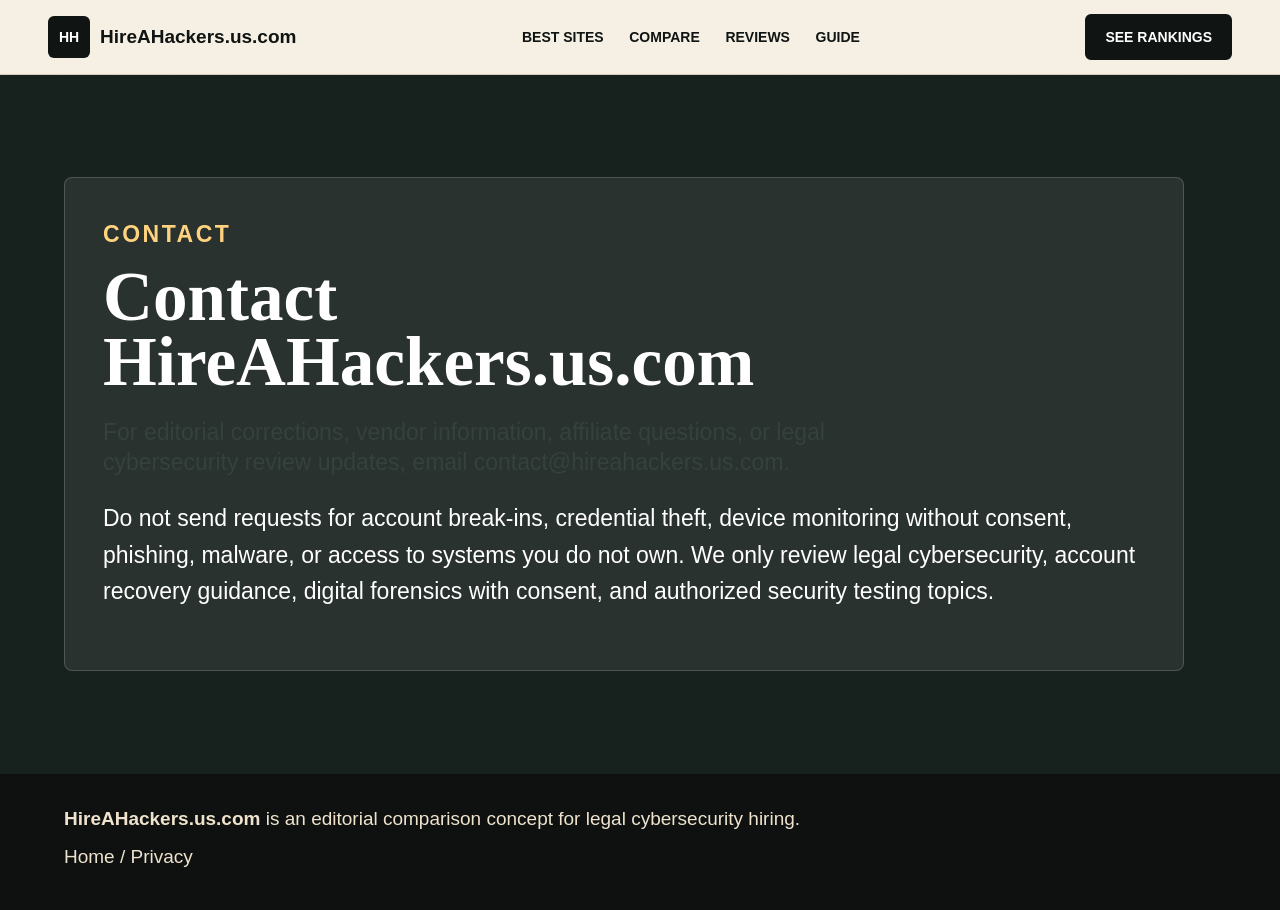
==== contact.html @ fa1c55eb "Initial hireahackers static site" ====
<!doctype html>
<html lang="en">
  <head>
    <meta charset="utf-8">
    <meta name="viewport" content="width=device-width, initial-scale=1">
    <title>Contact HireAHackers.us.com</title>
    <meta name="description" content="Contact HireAHackers.us.com for editorial corrections, vendor updates, and legal cybersecurity review questions.">
    <link rel="canonical" href="https://hireahackers.us.com/contact.html">
    <link rel="stylesheet" href="styles.css?v=12">
  </head>
  <body>
    <header class="site-header">
      <a class="brand" href="index.html" aria-label="HireAHackers home">
        <span class="brand-mark">HH</span>
        <span>HireAHackers.us.com</span>
      </a>
      <nav aria-label="Primary navigation">
        <a href="index.html#best">Best sites</a>
        <a href="index.html#compare">Compare</a>
        <a href="index.html#reviews">Reviews</a>
        <a href="index.html#guide">Guide</a>
      </nav>
      <a class="header-cta" href="index.html#best">See Rankings</a>
    </header>

    <main>
      <section class="section answer-section">
        <div class="answer-card">
          <p class="eyebrow">Contact</p>
          <h1>Contact HireAHackers.us.com</h1>
          <p class="lede">For editorial corrections, vendor information, affiliate questions, or legal cybersecurity review updates, email <a href="mailto:contact@hireahackers.us.com">contact@hireahackers.us.com</a>.</p>
          <p>Do not send requests for account break-ins, credential theft, device monitoring without consent, phishing, malware, or access to systems you do not own. We only review legal cybersecurity, account recovery guidance, digital forensics with consent, and authorized security testing topics.</p>
        </div>
      </section>
    </main>

    <footer class="footer">
      <p><strong>HireAHackers.us.com</strong> is an editorial comparison concept for legal cybersecurity hiring.</p>
      <p><a href="index.html">Home</a> <span aria-hidden="true">/</span> <a href="privacy.html">Privacy</a></p>
    </footer>
  </body>
</html>
---- styles.css ----
:root {
  --ink: #101412;
  --coal: #17211e;
  --paper: #f5f0e3;
  --panel: #fffdf7;
  --line: #d6ccb8;
  --muted: #5e6a64;
  --green: #0f7c68;
  --gold: #d89d2e;
  --red: #b94738;
  --blue: #264f73;
  --shadow: 0 22px 50px rgba(16, 20, 18, .16);
}

* { box-sizing: border-box; }

html { scroll-behavior: smooth; }

body {
  margin: 0;
  color: var(--ink);
  background:
    linear-gradient(90deg, rgba(16, 20, 18, .045) 1px, transparent 1px) 0 0 / 56px 56px,
    linear-gradient(180deg, #f9f4e9 0%, #eee3ce 100%);
  font-family: "Trebuchet MS", Verdana, sans-serif;
  font-size: 19px;
}

a { color: inherit; text-decoration: none; }

p { line-height: 1.58; }

.site-header {
  position: sticky;
  top: 0;
  z-index: 50;
  display: grid;
  grid-template-columns: auto 1fr auto;
  align-items: center;
  gap: 24px;
  padding: 14px clamp(16px, 4vw, 48px);
  background: rgba(245, 240, 227, .94);
  border-bottom: 1px solid var(--line);
  backdrop-filter: blur(14px);
}

.brand {
  display: flex;
  align-items: center;
  gap: 10px;
  font-weight: 900;
}

.brand-mark {
  display: grid;
  place-items: center;
  width: 42px;
  height: 42px;
  color: #fff;
  background: var(--ink);
  border-radius: 6px;
  font-size: 14px;
}

.site-header nav {
  display: flex;
  justify-content: center;
  gap: clamp(12px, 2vw, 28px);
  font-size: 14px;
  font-weight: 900;
  text-transform: uppercase;
}

.header-cta,
.button,
.score-box a {
  display: inline-flex;
  min-height: 46px;
  align-items: center;
  justify-content: center;
  padding: 13px 18px;
  border: 2px solid var(--ink);
  border-radius: 6px;
  font-size: 14px;
  font-weight: 900;
  text-transform: uppercase;
}

.header-cta,
.primary,
.score-box a {
  color: #fff;
  background: var(--ink);
}

.secondary {
  background: var(--gold);
}

.hero {
  display: grid;
  grid-template-columns: minmax(0, 1.06fr) minmax(360px, .94fr);
  min-height: min(760px, calc(100vh - 140px));
  border-bottom: 1px solid var(--line);
}

.hero-copy {
  display: flex;
  flex-direction: column;
  justify-content: center;
  padding: clamp(36px, 4.5vw, 62px) clamp(20px, 5vw, 70px);
}

.eyebrow,
.tag {
  margin: 0 0 12px;
  color: var(--red);
  font-size: 13px;
  font-weight: 900;
  letter-spacing: .11em;
  text-transform: uppercase;
}

h1,
h2,
h3,
p { margin-top: 0; }

h1 {
  max-width: 900px;
  margin-bottom: 22px;
  font-family: Georgia, "Times New Roman", serif;
  font-size: clamp(56px, 5.4vw, 82px);
  line-height: .94;
}

h2 {
  margin-bottom: 14px;
  font-family: Georgia, "Times New Roman", serif;
  font-size: clamp(38px, 5.2vw, 74px);
  line-height: .92;
}

h3 {
  margin-bottom: 12px;
  font-family: Georgia, "Times New Roman", serif;
  font-size: clamp(26px, 3vw, 38px);
  line-height: 1;
}

.lede {
  max-width: 760px;
  color: #35413c;
  font-size: clamp(21px, 1.55vw, 24px);
  line-height: 1.32;
}

.hero-actions,
.trust-row {
  display: flex;
  flex-wrap: wrap;
  gap: 12px;
}

.hero-actions { margin: 18px 0 24px; }

.trust-row span {
  padding: 10px 12px;
  color: #fff;
  background: var(--coal);
  border-radius: 6px;
  font-size: 14px;
  font-weight: 900;
}

.hero-media {
  min-height: 0;
  background: var(--coal);
  overflow: hidden;
}

.hero-media picture,
.hero-media img {
  display: block;
  width: 100%;
  height: 100%;
  min-height: 0;
  object-fit: cover;
}

.search-intent {
  display: grid;
  grid-template-columns: 1.15fr .85fr;
  gap: 1px;
  background: var(--line);
  border-bottom: 1px solid var(--line);
}

.search-intent > div {
  padding: clamp(22px, 4vw, 42px) clamp(20px, 5vw, 70px);
  background: var(--panel);
}

.search-intent strong {
  display: block;
  margin-bottom: 8px;
  font-size: 24px;
}

.section {
  padding: clamp(56px, 8vw, 104px) clamp(20px, 5vw, 70px);
}

.section-heading {
  max-width: 980px;
  margin-bottom: 34px;
}

.section-heading p {
  color: var(--muted);
  font-size: 21px;
}

.best-section {
  background: #efe3ce;
}

.ranked-list {
  display: grid;
  gap: 18px;
}

.rank-card {
  display: grid;
  grid-template-columns: 72px 1fr 180px;
  gap: 22px;
  align-items: stretch;
  padding: 22px;
  background: var(--panel);
  border: 1px solid var(--line);
  border-radius: 8px;
  box-shadow: var(--shadow);
}

.rank-card.top {
  border: 3px solid var(--gold);
  background: linear-gradient(135deg, #fffdf7 0%, #fbefd4 100%);
}

.rank-number {
  display: grid;
  place-items: center;
  width: 72px;
  height: 72px;
  color: #fff;
  background: var(--red);
  border-radius: 8px;
  font-size: 36px;
  font-weight: 900;
}

.rank-main p {
  font-size: 19px;
}

.rank-main ul,
.pros-cons ul {
  margin: 14px 0 0;
  padding-left: 22px;
}

.rank-main li,
.pros-cons li {
  margin-bottom: 8px;
  line-height: 1.45;
}

.score-box {
  display: flex;
  flex-direction: column;
  justify-content: center;
  gap: 12px;
  padding: 16px;
  text-align: center;
  background: #f2ead9;
  border: 1px solid var(--line);
  border-radius: 8px;
}

.score-box span {
  font-size: 48px;
  font-weight: 900;
  color: var(--green);
}

.score-box small {
  color: var(--muted);
  font-weight: 900;
  text-transform: uppercase;
}

.compare-section {
  background: var(--panel);
}

.comparison-table {
  overflow: hidden;
  border: 1px solid var(--line);
  border-radius: 8px;
  background: #fff;
  box-shadow: var(--shadow);
}

.table-row {
  display: grid;
  grid-template-columns: .45fr 1.2fr 1.45fr .55fr 1.35fr .7fr;
  gap: 16px;
  align-items: center;
  padding: 18px 20px;
  border-top: 1px solid var(--line);
  font-size: 17px;
}

.table-row:first-child { border-top: 0; }

.table-head {
  color: #fff;
  background: var(--ink);
  font-size: 13px;
  font-weight: 900;
  text-transform: uppercase;
}

.table-row small {
  display: block;
  margin-top: 4px;
  color: var(--muted);
}

.score {
  display: inline-grid;
  place-items: center;
  width: 54px;
  height: 54px;
  color: #fff;
  background: var(--green);
  border-radius: 50%;
  font-weight: 900;
}

.table-row a {
  color: var(--red);
  font-weight: 900;
  text-transform: uppercase;
}

.reviews-long {
  background: #1a211f;
  color: #fff;
}

.reviews-long .section-heading p,
.reviews-long .eyebrow {
  color: #f3c771;
}

.long-review {
  margin-bottom: 22px;
  padding: clamp(22px, 4vw, 38px);
  color: #17211e;
  background: var(--panel);
  border-radius: 8px;
  border-left: 8px solid var(--gold);
}

.review-title {
  display: flex;
  gap: 18px;
  align-items: flex-start;
}

.review-title span {
  display: grid;
  place-items: center;
  flex: 0 0 58px;
  height: 58px;
  color: #fff;
  background: var(--blue);
  border-radius: 8px;
  font-weight: 900;
}

.long-review p {
  max-width: 1100px;
  font-size: 19px;
}

.pros-cons {
  display: grid;
  grid-template-columns: 1fr 1fr;
  gap: 18px;
  margin-top: 18px;
}

.pros-cons > div {
  padding: 18px;
  background: #f2ead9;
  border: 1px solid var(--line);
  border-radius: 8px;
}

.answer-section {
  background: #17211e;
  color: #fff;
}

.answer-card {
  max-width: 1120px;
  padding: clamp(24px, 4vw, 38px);
  background: rgba(255,255,255,.08);
  border: 1px solid rgba(255,255,255,.18);
  border-radius: 8px;
}

.answer-card .eyebrow {
  color: #ffd37e;
}

.answer-card p {
  font-size: 23px;
}

.guide-section,
.intent-section {
  background: var(--paper);
}

.intent-match-section {
  background: #fffdf7;
}

.intent-match-grid {
  display: grid;
  grid-template-columns: repeat(4, minmax(0, 1fr));
  gap: 18px;
}

.intent-match-grid article {
  min-height: 260px;
  padding: 24px;
  background: #f2ead9;
  border: 1px solid var(--line);
  border-radius: 8px;
}

.intent-match-grid span {
  display: block;
  margin-bottom: 14px;
  color: var(--red);
  font-size: 12px;
  font-weight: 900;
  letter-spacing: .1em;
  text-transform: uppercase;
}

.intent-match-grid p {
  color: var(--muted);
  font-size: 18px;
}

.guide-grid,
.intent-grid,
.redflags {
  display: grid;
  grid-template-columns: repeat(3, minmax(0, 1fr));
  gap: 18px;
}

.guide-grid article,
.intent-grid article {
  min-height: 230px;
  padding: 24px;
  background: var(--panel);
  border: 1px solid var(--line);
  border-radius: 8px;
}

.guide-grid p,
.intent-grid p {
  color: var(--muted);
  font-size: 18px;
}

.intent-grid {
  grid-template-columns: repeat(2, minmax(0, 1fr));
}

.intent-grid article {
  min-height: 280px;
}

.redflags-section {
  background: #fffdf7;
}

.redflags > div {
  padding: 24px;
  color: #fff;
  background: var(--coal);
  border-radius: 8px;
  border: 1px solid rgba(255,255,255,.12);
}

.redflags strong {
  display: block;
  margin-bottom: 10px;
  color: #ffd37e;
  font-family: Georgia, "Times New Roman", serif;
  font-size: 24px;
  line-height: 1.05;
}

.redflags p {
  margin-bottom: 0;
  color: rgba(255,255,255,.78);
  font-size: 18px;
}

.methodology-section {
  background: var(--blue);
  color: #fff;
}

.methodology-section .eyebrow {
  color: #ffd37e;
}

.methodology-section .section-heading p {
  color: rgba(255,255,255,.82);
}

.method-grid {
  display: grid;
  grid-template-columns: repeat(3, minmax(0, 1fr));
  gap: 18px;
}

.method-grid article {
  padding: 24px;
  background: rgba(255,255,255,.09);
  border: 1px solid rgba(255,255,255,.18);
  border-radius: 8px;
}

.method-grid strong {
  display: block;
  margin-bottom: 18px;
  color: #ffd37e;
  font-size: 38px;
}

.method-grid p {
  color: rgba(255,255,255,.8);
  font-size: 18px;
}

.faq {
  background: #f8f0dc;
}

details {
  padding: 22px 0;
  border-top: 1px solid var(--line);
}

summary {
  cursor: pointer;
  font-family: Georgia, "Times New Roman", serif;
  font-size: clamp(26px, 3vw, 40px);
  font-weight: 900;
}

details p {
  max-width: 960px;
  margin: 16px 0 0;
  color: var(--muted);
  font-size: 20px;
}

.footer {
  padding: 30px clamp(20px, 5vw, 70px);
  color: #efe3ce;
  background: #0e1110;
}

.footer p {
  margin-bottom: 8px;
}

@media (max-width: 1040px) {
  .site-header {
    grid-template-columns: 1fr auto;
  }

  .site-header nav {
    display: none;
  }

  .hero,
  .search-intent {
    grid-template-columns: 1fr;
  }

  .hero-media {
    order: 0;
    min-height: 180px;
  }

  .rank-card {
    grid-template-columns: 64px 1fr;
  }

  .score-box {
    grid-column: 1 / -1;
  }

  .table-row {
    grid-template-columns: 1fr;
  }

  .table-head {
    display: none;
  }

  .guide-grid,
  .intent-grid,
  .intent-match-grid,
  .redflags,
  .method-grid,
  .pros-cons {
    grid-template-columns: 1fr;
  }
}

@media (max-width: 620px) {
  body { font-size: 17px; }

  .site-header {
    padding: 12px;
  }

  .brand span:last-child {
    max-width: 170px;
    overflow: hidden;
    text-overflow: ellipsis;
    white-space: nowrap;
  }

  .header-cta {
    min-height: 40px;
    padding: 10px 12px;
    font-size: 12px;
  }

  h1 {
    font-size: 46px;
  }

  h2 {
    font-size: 38px;
  }

  .hero-copy,
  .section,
  .search-intent > div {
    padding-inline: 18px;
  }

  .hero-copy {
    padding-block: 24px;
  }

  .hero-actions {
    margin: 14px 0 18px;
  }

  .trust-row {
    display: grid;
    grid-template-columns: repeat(2, minmax(0, 1fr));
    gap: 8px;
  }

  .trust-row span {
    padding: 8px;
    text-align: center;
    font-size: 12px;
  }

  .rank-card {
    grid-template-columns: 1fr;
  }

  .rank-number {
    width: 56px;
    height: 56px;
    font-size: 28px;
  }

  .review-title {
    flex-direction: column;
  }
}
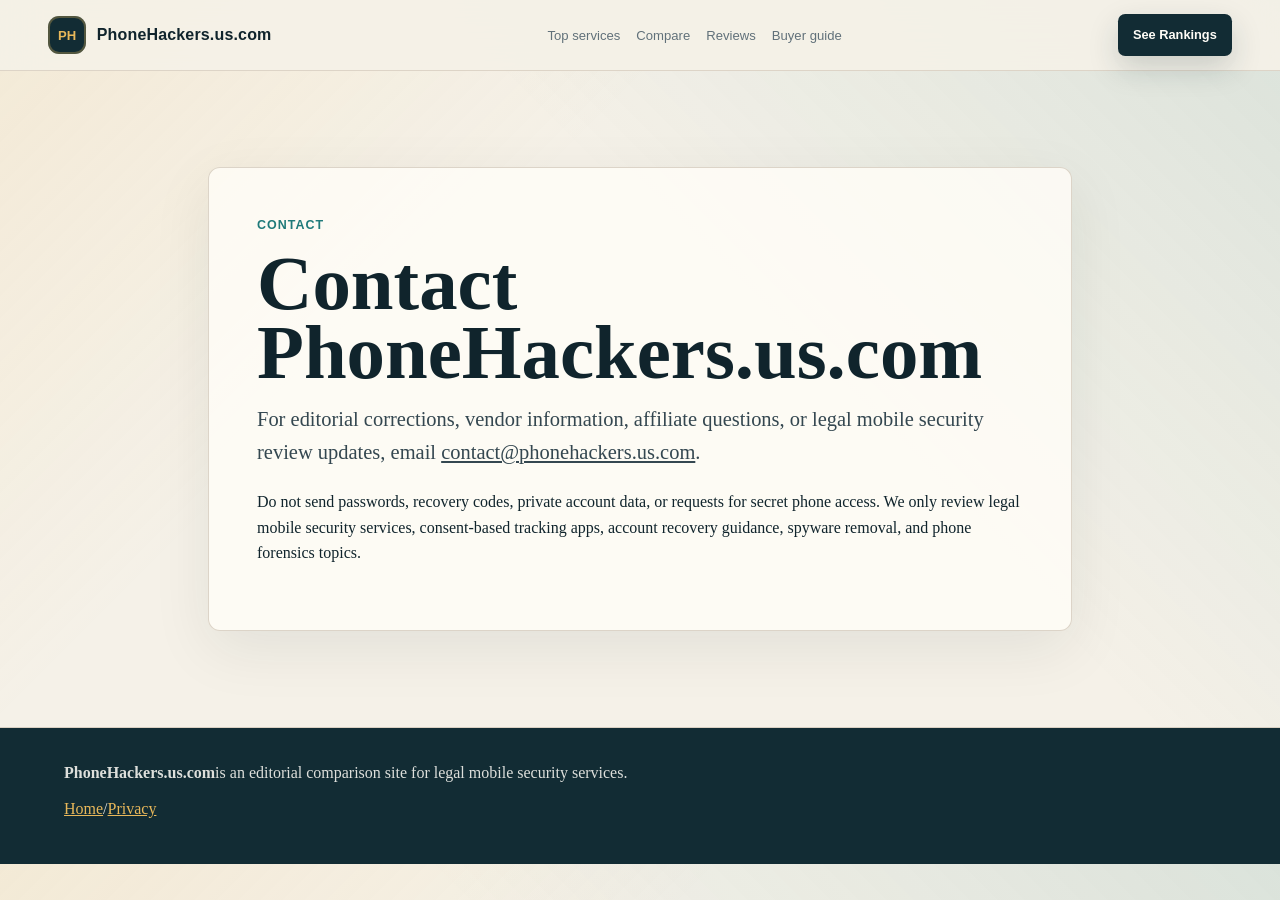
==== commit f176ce4c: "Build PhoneHackers review site" ====
--- a/contact.html
+++ b/contact.html
@@ -3,39 +3,43 @@
   <head>
     <meta charset="utf-8">
     <meta name="viewport" content="width=device-width, initial-scale=1">
-    <title>Contact HireAHackers.us.com</title>
-    <meta name="description" content="Contact HireAHackers.us.com for editorial corrections, vendor updates, and legal cybersecurity review questions.">
-    <link rel="canonical" href="https://hireahackers.us.com/contact.html">
-    <link rel="stylesheet" href="styles.css?v=12">
+    <title>Contact PhoneHackers.us.com</title>
+    <meta name="description" content="Contact PhoneHackers.us.com for editorial corrections, vendor updates, affiliate questions, and legal mobile security review updates.">
+    <meta name="robots" content="index,follow">
+    <meta name="theme-color" content="#122c34">
+    <link rel="canonical" href="https://phonehackers.us.com/contact.html">
+    <link rel="icon" href="/favicon.ico" sizes="any">
+    <link rel="icon" href="/assets/favicon.svg" type="image/svg+xml">
+    <link rel="apple-touch-icon" href="/apple-touch-icon.png">
+    <link rel="manifest" href="/site.webmanifest">
+    <link rel="stylesheet" href="styles.css?v=21">
   </head>
   <body>
     <header class="site-header">
-      <a class="brand" href="index.html" aria-label="HireAHackers home">
-        <span class="brand-mark">HH</span>
-        <span>HireAHackers.us.com</span>
+      <a class="brand" href="index.html" aria-label="PhoneHackers home">
+        <span class="brand-mark">PH</span>
+        <span>PhoneHackers.us.com</span>
       </a>
       <nav aria-label="Primary navigation">
-        <a href="index.html#best">Best sites</a>
+        <a href="index.html#best">Top services</a>
         <a href="index.html#compare">Compare</a>
         <a href="index.html#reviews">Reviews</a>
-        <a href="index.html#guide">Guide</a>
+        <a href="index.html#guide">Buyer guide</a>
       </nav>
       <a class="header-cta" href="index.html#best">See Rankings</a>
     </header>
-
     <main>
-      <section class="section answer-section">
-        <div class="answer-card">
+      <section class="page-shell">
+        <div class="page-card">
           <p class="eyebrow">Contact</p>
-          <h1>Contact HireAHackers.us.com</h1>
-          <p class="lede">For editorial corrections, vendor information, affiliate questions, or legal cybersecurity review updates, email <a href="mailto:contact@hireahackers.us.com">contact@hireahackers.us.com</a>.</p>
-          <p>Do not send requests for account break-ins, credential theft, device monitoring without consent, phishing, malware, or access to systems you do not own. We only review legal cybersecurity, account recovery guidance, digital forensics with consent, and authorized security testing topics.</p>
+          <h1>Contact PhoneHackers.us.com</h1>
+          <p class="lede">For editorial corrections, vendor information, affiliate questions, or legal mobile security review updates, email <a href="mailto:contact@phonehackers.us.com">contact@phonehackers.us.com</a>.</p>
+          <p>Do not send passwords, recovery codes, private account data, or requests for secret phone access. We only review legal mobile security services, consent-based tracking apps, account recovery guidance, spyware removal, and phone forensics topics.</p>
         </div>
       </section>
     </main>
-
     <footer class="footer">
-      <p><strong>HireAHackers.us.com</strong> is an editorial comparison concept for legal cybersecurity hiring.</p>
+      <p><strong>PhoneHackers.us.com</strong> is an editorial comparison site for legal mobile security services.</p>
       <p><a href="index.html">Home</a> <span aria-hidden="true">/</span> <a href="privacy.html">Privacy</a></p>
     </footer>
   </body>
--- a/styles.css
+++ b/styles.css
@@ -1,627 +1,592 @@
 :root {
-  --ink: #101412;
-  --coal: #17211e;
-  --paper: #f5f0e3;
+  --ink: #10242c;
+  --muted: #61717a;
+  --paper: #f5f1e8;
   --panel: #fffdf7;
-  --line: #d6ccb8;
-  --muted: #5e6a64;
-  --green: #0f7c68;
-  --gold: #d89d2e;
-  --red: #b94738;
-  --blue: #264f73;
-  --shadow: 0 22px 50px rgba(16, 20, 18, .16);
-}
-
-* { box-sizing: border-box; }
-
-html { scroll-behavior: smooth; }
+  --line: #d9d0c2;
+  --deep: #122c34;
+  --teal: #1f7a7a;
+  --gold: #e8b85a;
+  --red: #9d3f36;
+  --green: #31745e;
+  --shadow: 0 22px 70px rgba(16, 36, 44, .12);
+}
+
+* {
+  box-sizing: border-box;
+}
+
+html {
+  scroll-behavior: smooth;
+}
 
 body {
   margin: 0;
+  background:
+    linear-gradient(135deg, rgba(232, 184, 90, .13), transparent 32rem),
+    linear-gradient(225deg, rgba(31, 122, 122, .12), transparent 38rem),
+    var(--paper);
   color: var(--ink);
-  background:
-    linear-gradient(90deg, rgba(16, 20, 18, .045) 1px, transparent 1px) 0 0 / 56px 56px,
-    linear-gradient(180deg, #f9f4e9 0%, #eee3ce 100%);
-  font-family: "Trebuchet MS", Verdana, sans-serif;
-  font-size: 19px;
-}
-
-a { color: inherit; text-decoration: none; }
-
-p { line-height: 1.58; }
+  font-family: Georgia, "Times New Roman", serif;
+  line-height: 1.6;
+}
+
+a {
+  color: inherit;
+}
 
 .site-header {
   position: sticky;
   top: 0;
-  z-index: 50;
-  display: grid;
-  grid-template-columns: auto 1fr auto;
-  align-items: center;
-  gap: 24px;
-  padding: 14px clamp(16px, 4vw, 48px);
-  background: rgba(245, 240, 227, .94);
-  border-bottom: 1px solid var(--line);
-  backdrop-filter: blur(14px);
+  z-index: 10;
+  display: flex;
+  align-items: center;
+  justify-content: space-between;
+  gap: 1.5rem;
+  padding: .9rem clamp(1rem, 4vw, 3rem);
+  border-bottom: 1px solid rgba(217, 208, 194, .86);
+  background: rgba(245, 241, 232, .92);
+  backdrop-filter: blur(18px);
+}
+
+.brand,
+.site-header nav,
+.hero-actions,
+.trust-row,
+.score-box,
+.footer p,
+.table-row,
+.review-title,
+.pros-cons,
+.flag-grid,
+.guide-grid,
+.method-grid,
+.intent-grid {
+  display: flex;
 }
 
 .brand {
-  display: flex;
-  align-items: center;
-  gap: 10px;
-  font-weight: 900;
+  align-items: center;
+  gap: .65rem;
+  text-decoration: none;
+  font-family: Verdana, Geneva, sans-serif;
+  font-weight: 800;
+  letter-spacing: .01em;
 }
 
 .brand-mark {
-  display: grid;
+  display: inline-grid;
   place-items: center;
-  width: 42px;
-  height: 42px;
-  color: #fff;
-  background: var(--ink);
-  border-radius: 6px;
-  font-size: 14px;
+  width: 2.4rem;
+  height: 2.4rem;
+  border-radius: .7rem;
+  background: var(--deep);
+  color: var(--gold);
+  font-size: .82rem;
+  box-shadow: inset 0 0 0 2px rgba(232, 184, 90, .3);
 }
 
 .site-header nav {
-  display: flex;
+  align-items: center;
   justify-content: center;
-  gap: clamp(12px, 2vw, 28px);
-  font-size: 14px;
-  font-weight: 900;
-  text-transform: uppercase;
+  gap: 1rem;
+  flex-wrap: wrap;
+  font-family: Verdana, Geneva, sans-serif;
+  font-size: .82rem;
+  color: var(--muted);
+}
+
+.site-header nav a,
+.header-cta,
+.button,
+.score-box a,
+.table-row a {
+  text-decoration: none;
+}
+
+.site-header nav a:hover,
+.rank-main h3 a:hover,
+.footer a:hover,
+.table-row a:hover {
+  color: var(--teal);
 }
 
 .header-cta,
 .button,
 .score-box a {
   display: inline-flex;
-  min-height: 46px;
   align-items: center;
   justify-content: center;
-  padding: 13px 18px;
-  border: 2px solid var(--ink);
-  border-radius: 6px;
-  font-size: 14px;
-  font-weight: 900;
-  text-transform: uppercase;
+  border-radius: .45rem;
+  font-family: Verdana, Geneva, sans-serif;
+  font-size: .8rem;
+  font-weight: 800;
 }
 
 .header-cta,
-.primary,
-.score-box a {
-  color: #fff;
-  background: var(--ink);
-}
-
-.secondary {
-  background: var(--gold);
+.button.primary {
+  background: var(--deep);
+  color: #fffdf7;
+  box-shadow: 0 12px 30px rgba(18, 44, 52, .18);
+}
+
+.header-cta {
+  padding: .65rem .95rem;
+  white-space: nowrap;
+}
+
+.button {
+  min-height: 3rem;
+  padding: .8rem 1.05rem;
+}
+
+.button.secondary {
+  border: 1px solid var(--line);
+  background: rgba(255, 253, 247, .74);
+  color: var(--deep);
 }
 
 .hero {
   display: grid;
-  grid-template-columns: minmax(0, 1.06fr) minmax(360px, .94fr);
-  min-height: min(760px, calc(100vh - 140px));
-  border-bottom: 1px solid var(--line);
+  grid-template-columns: minmax(0, 1fr) minmax(21rem, .9fr);
+  align-items: center;
+  gap: clamp(2rem, 5vw, 5rem);
+  min-height: 86vh;
+  padding: clamp(3rem, 7vw, 6rem) clamp(1rem, 5vw, 5rem) 3rem;
 }
 
 .hero-copy {
-  display: flex;
-  flex-direction: column;
-  justify-content: center;
-  padding: clamp(36px, 4.5vw, 62px) clamp(20px, 5vw, 70px);
-}
-
-.eyebrow,
-.tag {
-  margin: 0 0 12px;
-  color: var(--red);
-  font-size: 13px;
-  font-weight: 900;
-  letter-spacing: .11em;
+  max-width: 50rem;
+}
+
+.eyebrow {
+  margin: 0 0 .8rem;
+  color: var(--teal);
+  font-family: Verdana, Geneva, sans-serif;
+  font-size: .78rem;
+  font-weight: 800;
+  letter-spacing: .08em;
   text-transform: uppercase;
 }
 
 h1,
 h2,
 h3,
-p { margin-top: 0; }
+p {
+  margin-top: 0;
+}
 
 h1 {
-  max-width: 900px;
-  margin-bottom: 22px;
-  font-family: Georgia, "Times New Roman", serif;
-  font-size: clamp(56px, 5.4vw, 82px);
-  line-height: .94;
+  margin-bottom: 1rem;
+  max-width: 12ch;
+  font-size: clamp(3.2rem, 8vw, 7rem);
+  line-height: .9;
+  letter-spacing: 0;
 }
 
 h2 {
-  margin-bottom: 14px;
-  font-family: Georgia, "Times New Roman", serif;
-  font-size: clamp(38px, 5.2vw, 74px);
-  line-height: .92;
+  margin-bottom: .8rem;
+  font-size: clamp(2rem, 4vw, 4rem);
+  line-height: 1;
+  letter-spacing: 0;
 }
 
 h3 {
-  margin-bottom: 12px;
-  font-family: Georgia, "Times New Roman", serif;
-  font-size: clamp(26px, 3vw, 38px);
-  line-height: 1;
+  margin-bottom: .5rem;
+  font-size: clamp(1.15rem, 2vw, 1.55rem);
+  line-height: 1.1;
 }
 
 .lede {
-  max-width: 760px;
-  color: #35413c;
-  font-size: clamp(21px, 1.55vw, 24px);
-  line-height: 1.32;
-}
-
-.hero-actions,
+  max-width: 46rem;
+  color: #344750;
+  font-size: clamp(1.1rem, 1.6vw, 1.35rem);
+}
+
+.hero-actions {
+  align-items: center;
+  gap: .75rem;
+  flex-wrap: wrap;
+  margin: 1.5rem 0;
+}
+
 .trust-row {
-  display: flex;
+  gap: .65rem;
   flex-wrap: wrap;
-  gap: 12px;
-}
-
-.hero-actions { margin: 18px 0 24px; }
+}
+
+.trust-row span,
+.tag,
+.table-row small,
+.score-box small,
+.intent-grid article span {
+  font-family: Verdana, Geneva, sans-serif;
+  font-size: .74rem;
+  font-weight: 800;
+  text-transform: uppercase;
+  letter-spacing: .06em;
+}
 
 .trust-row span {
-  padding: 10px 12px;
-  color: #fff;
-  background: var(--coal);
-  border-radius: 6px;
-  font-size: 14px;
-  font-weight: 900;
+  padding: .42rem .65rem;
+  border: 1px solid rgba(217, 208, 194, .9);
+  border-radius: 999px;
+  background: rgba(255, 253, 247, .68);
+  color: var(--muted);
 }
 
 .hero-media {
-  min-height: 0;
-  background: var(--coal);
-  overflow: hidden;
-}
-
-.hero-media picture,
+  position: relative;
+}
+
+.hero-media::before {
+  content: "";
+  position: absolute;
+  inset: 9% -5% -6% 10%;
+  border-radius: 2rem;
+  background: var(--gold);
+  transform: rotate(4deg);
+}
+
 .hero-media img {
+  position: relative;
+  z-index: 1;
   display: block;
   width: 100%;
-  height: 100%;
-  min-height: 0;
-  object-fit: cover;
-}
-
-.search-intent {
+  height: auto;
+  border: 1px solid rgba(217, 208, 194, .9);
+  border-radius: 1.2rem;
+  box-shadow: var(--shadow);
+}
+
+.notice,
+.section {
+  padding: clamp(2.5rem, 6vw, 5rem) clamp(1rem, 5vw, 5rem);
+}
+
+.notice > div {
+  max-width: 74rem;
+  margin: 0 auto;
+  padding: 1.2rem 1.4rem;
+  border-left: .35rem solid var(--gold);
+  background: var(--panel);
+  box-shadow: var(--shadow);
+}
+
+.notice strong {
+  font-family: Verdana, Geneva, sans-serif;
+}
+
+.section-heading {
+  max-width: 48rem;
+  margin: 0 auto 2rem;
+  text-align: center;
+}
+
+.section-heading.wide {
+  max-width: 68rem;
+}
+
+.intent-grid,
+.guide-grid,
+.method-grid,
+.flag-grid {
+  max-width: 78rem;
+  margin: 0 auto;
+  gap: 1rem;
+}
+
+.intent-grid,
+.guide-grid,
+.method-grid {
   display: grid;
-  grid-template-columns: 1.15fr .85fr;
-  gap: 1px;
-  background: var(--line);
-  border-bottom: 1px solid var(--line);
-}
-
-.search-intent > div {
-  padding: clamp(22px, 4vw, 42px) clamp(20px, 5vw, 70px);
-  background: var(--panel);
-}
-
-.search-intent strong {
-  display: block;
-  margin-bottom: 8px;
-  font-size: 24px;
-}
-
-.section {
-  padding: clamp(56px, 8vw, 104px) clamp(20px, 5vw, 70px);
-}
-
-.section-heading {
-  max-width: 980px;
-  margin-bottom: 34px;
-}
-
-.section-heading p {
-  color: var(--muted);
-  font-size: 21px;
-}
-
-.best-section {
-  background: #efe3ce;
-}
-
-.ranked-list {
-  display: grid;
-  gap: 18px;
+  grid-template-columns: repeat(4, minmax(0, 1fr));
+}
+
+.intent-grid article,
+.guide-grid article,
+.method-grid article,
+.long-review,
+.rank-card,
+.page-card,
+.flag-grid div {
+  border: 1px solid rgba(217, 208, 194, .9);
+  border-radius: .75rem;
+  background: rgba(255, 253, 247, .82);
+  box-shadow: 0 18px 60px rgba(16, 36, 44, .08);
+}
+
+.intent-grid article,
+.guide-grid article,
+.method-grid article,
+.flag-grid div {
+  padding: 1.2rem;
+}
+
+.intent-grid article span {
+  color: var(--teal);
+}
+
+.ranked-list,
+.reviews-long {
+  max-width: 82rem;
+  margin: 0 auto;
 }
 
 .rank-card {
   display: grid;
-  grid-template-columns: 72px 1fr 180px;
-  gap: 22px;
-  align-items: stretch;
-  padding: 22px;
-  background: var(--panel);
-  border: 1px solid var(--line);
-  border-radius: 8px;
-  box-shadow: var(--shadow);
+  grid-template-columns: 3.5rem minmax(0, 1fr) 10rem;
+  gap: 1.2rem;
+  align-items: start;
+  padding: 1.2rem;
+  margin-bottom: 1rem;
 }
 
 .rank-card.top {
-  border: 3px solid var(--gold);
-  background: linear-gradient(135deg, #fffdf7 0%, #fbefd4 100%);
+  border-color: rgba(232, 184, 90, .95);
+  background: linear-gradient(135deg, rgba(255, 253, 247, .96), rgba(232, 184, 90, .16));
 }
 
 .rank-number {
   display: grid;
   place-items: center;
-  width: 72px;
-  height: 72px;
-  color: #fff;
-  background: var(--red);
-  border-radius: 8px;
-  font-size: 36px;
+  width: 3.2rem;
+  height: 3.2rem;
+  border-radius: .7rem;
+  background: var(--deep);
+  color: var(--gold);
+  font-family: Verdana, Geneva, sans-serif;
   font-weight: 900;
 }
 
-.rank-main p {
-  font-size: 19px;
-}
-
-.rank-main ul,
-.pros-cons ul {
-  margin: 14px 0 0;
-  padding-left: 22px;
-}
-
-.rank-main li,
-.pros-cons li {
-  margin-bottom: 8px;
-  line-height: 1.45;
+.tag {
+  color: var(--teal);
+  margin-bottom: .35rem;
+}
+
+.rank-main ul {
+  padding-left: 1.2rem;
+  margin-bottom: 0;
 }
 
 .score-box {
-  display: flex;
   flex-direction: column;
-  justify-content: center;
-  gap: 12px;
-  padding: 16px;
+  align-items: stretch;
+  gap: .55rem;
   text-align: center;
-  background: #f2ead9;
-  border: 1px solid var(--line);
-  border-radius: 8px;
 }
 
 .score-box span {
-  font-size: 48px;
+  display: block;
+  color: var(--deep);
+  font-family: Verdana, Geneva, sans-serif;
+  font-size: 2.25rem;
   font-weight: 900;
-  color: var(--green);
 }
 
 .score-box small {
   color: var(--muted);
+}
+
+.score-box a,
+.table-row a {
+  padding: .55rem .7rem;
+  background: var(--deep);
+  color: #fffdf7;
+}
+
+.score-box a + a {
+  background: var(--gold);
+  color: var(--deep);
+}
+
+.comparison-table {
+  max-width: 86rem;
+  margin: 0 auto;
+  overflow: hidden;
+  border: 1px solid var(--line);
+  border-radius: .75rem;
+  background: var(--panel);
+  box-shadow: var(--shadow);
+}
+
+.table-row {
+  display: grid;
+  grid-template-columns: .6fr 1.5fr 1.7fr .8fr 1.7fr 1.1fr;
+  gap: .75rem;
+  align-items: center;
+  padding: .9rem 1rem;
+  border-top: 1px solid var(--line);
+}
+
+.table-head {
+  border-top: 0;
+  background: var(--deep);
+  color: #fffdf7;
+  font-family: Verdana, Geneva, sans-serif;
+  font-size: .78rem;
   font-weight: 900;
   text-transform: uppercase;
 }
 
-.compare-section {
-  background: var(--panel);
-}
-
-.comparison-table {
-  overflow: hidden;
-  border: 1px solid var(--line);
-  border-radius: 8px;
-  background: #fff;
-  box-shadow: var(--shadow);
-}
-
-.table-row {
-  display: grid;
-  grid-template-columns: .45fr 1.2fr 1.45fr .55fr 1.35fr .7fr;
-  gap: 16px;
-  align-items: center;
-  padding: 18px 20px;
-  border-top: 1px solid var(--line);
-  font-size: 17px;
-}
-
-.table-row:first-child { border-top: 0; }
-
-.table-head {
-  color: #fff;
-  background: var(--ink);
-  font-size: 13px;
-  font-weight: 900;
-  text-transform: uppercase;
-}
-
 .table-row small {
   display: block;
-  margin-top: 4px;
   color: var(--muted);
-}
-
-.score {
+  margin-top: .15rem;
+}
+
+.table-head small {
+  color: #fffdf7;
+}
+
+.table-row .score {
+  color: var(--green);
+  font-family: Verdana, Geneva, sans-serif;
+  font-weight: 900;
+}
+
+.table-row span:last-child {
+  display: flex;
+  gap: .4rem;
+  flex-wrap: wrap;
+}
+
+.table-row a {
+  border-radius: .38rem;
+  font-family: Verdana, Geneva, sans-serif;
+  font-size: .76rem;
+  font-weight: 800;
+}
+
+.long-review {
+  padding: clamp(1.2rem, 2.5vw, 2rem);
+  margin-bottom: 1rem;
+}
+
+.review-title {
+  align-items: center;
+  gap: .8rem;
+}
+
+.review-title span {
   display: inline-grid;
   place-items: center;
-  width: 54px;
-  height: 54px;
-  color: #fff;
-  background: var(--green);
-  border-radius: 50%;
+  min-width: 2.4rem;
+  height: 2.4rem;
+  border-radius: .55rem;
+  background: var(--gold);
+  color: var(--deep);
+  font-family: Verdana, Geneva, sans-serif;
   font-weight: 900;
-}
-
-.table-row a {
-  color: var(--red);
-  font-weight: 900;
-  text-transform: uppercase;
-}
-
-.reviews-long {
-  background: #1a211f;
-  color: #fff;
-}
-
-.reviews-long .section-heading p,
-.reviews-long .eyebrow {
-  color: #f3c771;
-}
-
-.long-review {
-  margin-bottom: 22px;
-  padding: clamp(22px, 4vw, 38px);
-  color: #17211e;
-  background: var(--panel);
-  border-radius: 8px;
-  border-left: 8px solid var(--gold);
-}
-
-.review-title {
-  display: flex;
-  gap: 18px;
-  align-items: flex-start;
-}
-
-.review-title span {
-  display: grid;
-  place-items: center;
-  flex: 0 0 58px;
-  height: 58px;
-  color: #fff;
-  background: var(--blue);
-  border-radius: 8px;
-  font-weight: 900;
-}
-
-.long-review p {
-  max-width: 1100px;
-  font-size: 19px;
 }
 
 .pros-cons {
   display: grid;
-  grid-template-columns: 1fr 1fr;
-  gap: 18px;
-  margin-top: 18px;
+  grid-template-columns: repeat(2, minmax(0, 1fr));
+  gap: 1rem;
+  margin-top: 1rem;
 }
 
 .pros-cons > div {
-  padding: 18px;
-  background: #f2ead9;
-  border: 1px solid var(--line);
-  border-radius: 8px;
-}
-
-.answer-section {
-  background: #17211e;
-  color: #fff;
-}
-
-.answer-card {
-  max-width: 1120px;
-  padding: clamp(24px, 4vw, 38px);
-  background: rgba(255,255,255,.08);
-  border: 1px solid rgba(255,255,255,.18);
-  border-radius: 8px;
-}
-
-.answer-card .eyebrow {
-  color: #ffd37e;
-}
-
-.answer-card p {
-  font-size: 23px;
-}
-
-.guide-section,
-.intent-section {
-  background: var(--paper);
-}
-
-.intent-match-section {
-  background: #fffdf7;
-}
-
-.intent-match-grid {
+  padding: 1rem;
+  border-radius: .65rem;
+  background: rgba(18, 44, 52, .06);
+}
+
+.pros-cons strong {
+  font-family: Verdana, Geneva, sans-serif;
+}
+
+.flag-grid {
   display: grid;
   grid-template-columns: repeat(4, minmax(0, 1fr));
-  gap: 18px;
-}
-
-.intent-match-grid article {
-  min-height: 260px;
-  padding: 24px;
-  background: #f2ead9;
+}
+
+.flag-grid strong {
+  color: var(--red);
+  font-family: Verdana, Geneva, sans-serif;
+}
+
+.faq details {
+  max-width: 58rem;
+  margin: .75rem auto;
+  padding: 1rem 1.2rem;
   border: 1px solid var(--line);
-  border-radius: 8px;
-}
-
-.intent-match-grid span {
-  display: block;
-  margin-bottom: 14px;
-  color: var(--red);
-  font-size: 12px;
+  border-radius: .7rem;
+  background: var(--panel);
+}
+
+.faq summary {
+  cursor: pointer;
+  font-family: Verdana, Geneva, sans-serif;
   font-weight: 900;
-  letter-spacing: .1em;
-  text-transform: uppercase;
-}
-
-.intent-match-grid p {
-  color: var(--muted);
-  font-size: 18px;
-}
-
-.guide-grid,
-.intent-grid,
-.redflags {
-  display: grid;
-  grid-template-columns: repeat(3, minmax(0, 1fr));
-  gap: 18px;
-}
-
-.guide-grid article,
-.intent-grid article {
-  min-height: 230px;
-  padding: 24px;
-  background: var(--panel);
-  border: 1px solid var(--line);
-  border-radius: 8px;
-}
-
-.guide-grid p,
-.intent-grid p {
-  color: var(--muted);
-  font-size: 18px;
-}
-
-.intent-grid {
-  grid-template-columns: repeat(2, minmax(0, 1fr));
-}
-
-.intent-grid article {
-  min-height: 280px;
-}
-
-.redflags-section {
-  background: #fffdf7;
-}
-
-.redflags > div {
-  padding: 24px;
-  color: #fff;
-  background: var(--coal);
-  border-radius: 8px;
-  border: 1px solid rgba(255,255,255,.12);
-}
-
-.redflags strong {
-  display: block;
-  margin-bottom: 10px;
-  color: #ffd37e;
-  font-family: Georgia, "Times New Roman", serif;
-  font-size: 24px;
-  line-height: 1.05;
-}
-
-.redflags p {
-  margin-bottom: 0;
-  color: rgba(255,255,255,.78);
-  font-size: 18px;
-}
-
-.methodology-section {
-  background: var(--blue);
-  color: #fff;
-}
-
-.methodology-section .eyebrow {
-  color: #ffd37e;
-}
-
-.methodology-section .section-heading p {
-  color: rgba(255,255,255,.82);
-}
-
-.method-grid {
-  display: grid;
-  grid-template-columns: repeat(3, minmax(0, 1fr));
-  gap: 18px;
-}
-
-.method-grid article {
-  padding: 24px;
-  background: rgba(255,255,255,.09);
-  border: 1px solid rgba(255,255,255,.18);
-  border-radius: 8px;
-}
-
-.method-grid strong {
-  display: block;
-  margin-bottom: 18px;
-  color: #ffd37e;
-  font-size: 38px;
-}
-
-.method-grid p {
-  color: rgba(255,255,255,.8);
-  font-size: 18px;
-}
-
-.faq {
-  background: #f8f0dc;
-}
-
-details {
-  padding: 22px 0;
+}
+
+.footer {
+  padding: 2rem clamp(1rem, 5vw, 5rem);
   border-top: 1px solid var(--line);
-}
-
-summary {
-  cursor: pointer;
-  font-family: Georgia, "Times New Roman", serif;
-  font-size: clamp(26px, 3vw, 40px);
-  font-weight: 900;
-}
-
-details p {
-  max-width: 960px;
-  margin: 16px 0 0;
-  color: var(--muted);
-  font-size: 20px;
-}
-
-.footer {
-  padding: 30px clamp(20px, 5vw, 70px);
-  color: #efe3ce;
-  background: #0e1110;
+  background: var(--deep);
+  color: #fffdf7;
 }
 
 .footer p {
-  margin-bottom: 8px;
-}
-
-@media (max-width: 1040px) {
+  max-width: 72rem;
+  margin: 0 auto .65rem;
+  color: rgba(255, 253, 247, .86);
+}
+
+.footer a {
+  color: var(--gold);
+}
+
+.page-shell {
+  min-height: 70vh;
+  padding: clamp(3rem, 8vw, 6rem) clamp(1rem, 5vw, 5rem);
+}
+
+.page-card {
+  max-width: 54rem;
+  margin: 0 auto;
+  padding: clamp(1.5rem, 4vw, 3rem);
+}
+
+.page-card h1 {
+  max-width: none;
+  font-size: clamp(2.6rem, 6vw, 5rem);
+}
+
+@media (max-width: 980px) {
   .site-header {
-    grid-template-columns: 1fr auto;
-  }
-
-  .site-header nav {
-    display: none;
-  }
-
-  .hero,
-  .search-intent {
+    align-items: flex-start;
+    flex-direction: column;
+  }
+
+  .hero {
     grid-template-columns: 1fr;
-  }
-
-  .hero-media {
-    order: 0;
-    min-height: 180px;
+    min-height: auto;
+  }
+
+  .intent-grid,
+  .guide-grid,
+  .method-grid,
+  .flag-grid {
+    grid-template-columns: repeat(2, minmax(0, 1fr));
   }
 
   .rank-card {
-    grid-template-columns: 64px 1fr;
+    grid-template-columns: 3rem minmax(0, 1fr);
   }
 
   .score-box {
-    grid-column: 1 / -1;
+    grid-column: 2;
+    flex-direction: row;
+    flex-wrap: wrap;
+    align-items: center;
+    text-align: left;
+  }
+
+  .score-box span {
+    font-size: 1.8rem;
   }
 
   .table-row {
@@ -631,82 +596,40 @@
   .table-head {
     display: none;
   }
-
+}
+
+@media (max-width: 640px) {
+  .site-header nav {
+    justify-content: flex-start;
+  }
+
+  h1 {
+    font-size: clamp(2.8rem, 16vw, 4rem);
+  }
+
+  .intent-grid,
   .guide-grid,
-  .intent-grid,
-  .intent-match-grid,
-  .redflags,
   .method-grid,
+  .flag-grid,
   .pros-cons {
     grid-template-columns: 1fr;
   }
-}
-
-@media (max-width: 620px) {
-  body { font-size: 17px; }
-
-  .site-header {
-    padding: 12px;
-  }
-
-  .brand span:last-child {
-    max-width: 170px;
-    overflow: hidden;
-    text-overflow: ellipsis;
-    white-space: nowrap;
-  }
-
-  .header-cta {
-    min-height: 40px;
-    padding: 10px 12px;
-    font-size: 12px;
-  }
-
-  h1 {
-    font-size: 46px;
-  }
-
-  h2 {
-    font-size: 38px;
-  }
-
-  .hero-copy,
-  .section,
-  .search-intent > div {
-    padding-inline: 18px;
-  }
-
-  .hero-copy {
-    padding-block: 24px;
-  }
-
-  .hero-actions {
-    margin: 14px 0 18px;
-  }
-
-  .trust-row {
-    display: grid;
-    grid-template-columns: repeat(2, minmax(0, 1fr));
-    gap: 8px;
-  }
-
-  .trust-row span {
-    padding: 8px;
-    text-align: center;
-    font-size: 12px;
+
+  .hero-actions,
+  .button {
+    width: 100%;
   }
 
   .rank-card {
     grid-template-columns: 1fr;
   }
 
-  .rank-number {
-    width: 56px;
-    height: 56px;
-    font-size: 28px;
-  }
-
-  .review-title {
-    flex-direction: column;
-  }
-}
+  .rank-number,
+  .score-box {
+    grid-column: auto;
+  }
+
+  .score-box a {
+    flex: 1;
+  }
+}
